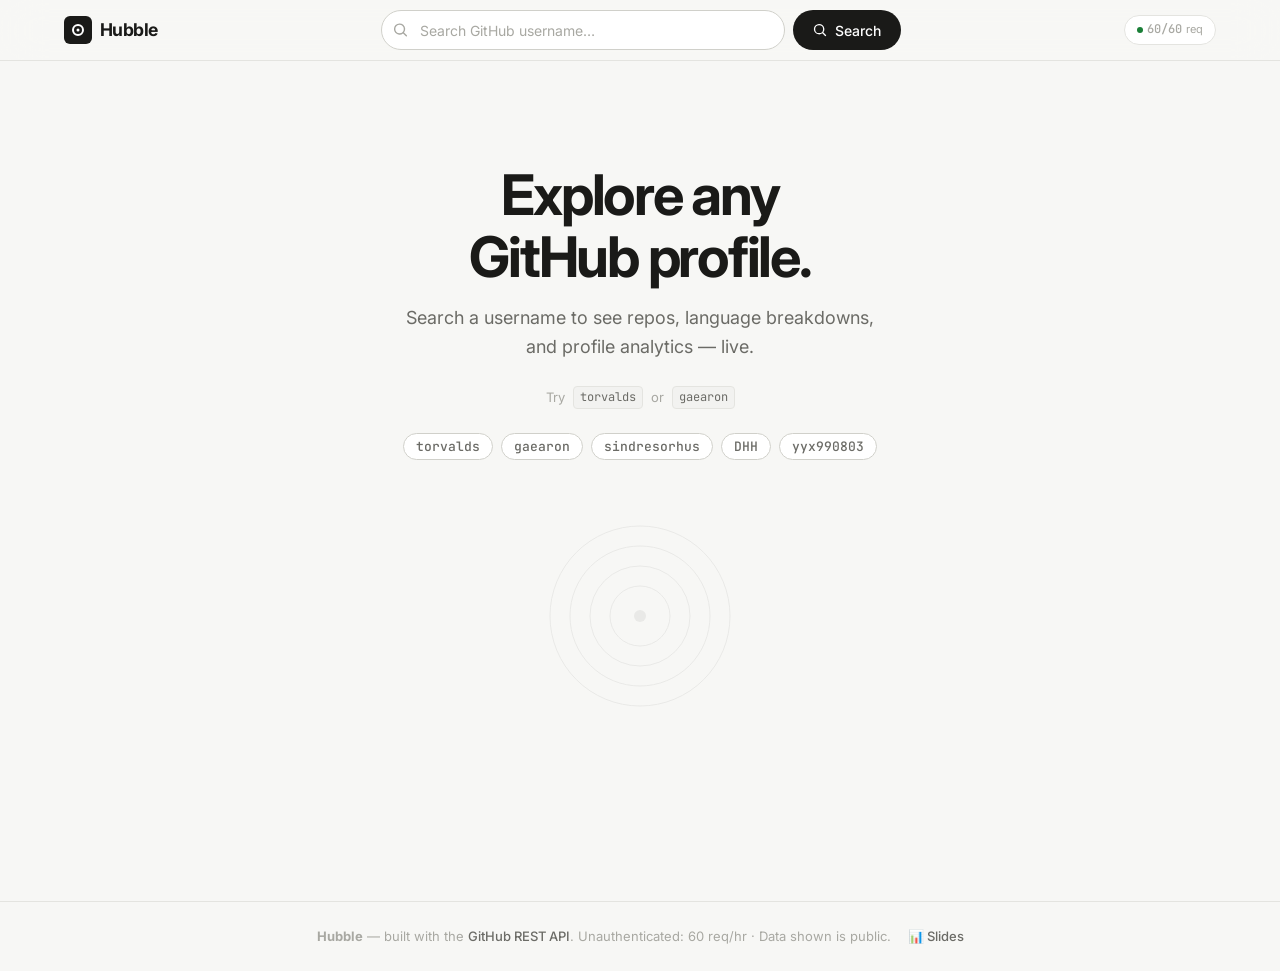
==== index.html @ 67a898e0 "feat: initial Hubble GitHub analytics dashboard - Profile card with avatar, bio, stats, join date, l" ====
<!DOCTYPE html>
<html lang="en">
<head>
  <meta charset="UTF-8">
  <meta name="viewport" content="width=device-width, initial-scale=1.0">

  <!-- SEO -->
  <title>Hubble — GitHub Profile Analytics</title>
  <meta name="description" content="Explore any GitHub profile's repositories, followers, and programming language breakdown with beautiful live-updating charts.">
  <meta name="keywords" content="GitHub analytics, GitHub profile, repository explorer, language chart, developer tools">
  <meta name="author" content="Hubble">
  <meta property="og:title" content="Hubble — GitHub Profile Analytics">
  <meta property="og:description" content="Search any GitHub username and instantly see their repos, stats, and language breakdown.">
  <meta property="og:type" content="website">
  <link rel="canonical" href="">

  <!-- Fonts -->
  <link rel="preconnect" href="https://fonts.googleapis.com">
  <link rel="preconnect" href="https://fonts.gstatic.com" crossorigin>
  <link href="https://fonts.googleapis.com/css2?family=Inter:wght@300;400;500;600;700&family=JetBrains+Mono:wght@400;500&display=swap" rel="stylesheet">

  <!-- Styles -->
  <link rel="stylesheet" href="css/style.css">
  <link rel="stylesheet" href="css/animations.css">

  <!-- Favicon (inline SVG as data URI) -->
  <link rel="icon" type="image/svg+xml" href="data:image/svg+xml,<svg xmlns='http://www.w3.org/2000/svg' viewBox='0 0 32 32'><rect width='32' height='32' rx='8' fill='%231A1A18'/><circle cx='16' cy='16' r='7' fill='none' stroke='white' stroke-width='2.5'/><circle cx='16' cy='16' r='2.5' fill='white'/></svg>">
</head>
<body>

  <!-- ─── Header ─────────────────────────────────── -->
  <header class="site-header" role="banner">
    <div class="container header-inner">

      <!-- Logo -->
      <a href="/" class="logo" aria-label="Hubble home">
        <span class="logo-icon" aria-hidden="true">
          <svg viewBox="0 0 16 16" xmlns="http://www.w3.org/2000/svg">
            <circle cx="8" cy="8" r="5" fill="none" stroke="white" stroke-width="2"/>
            <circle cx="8" cy="8" r="1.5" fill="white"/>
          </svg>
        </span>
        Hubble
      </a>

      <!-- Search -->
      <form class="search-form" id="search-form" role="search" aria-label="Search GitHub users">
        <div class="search-input-wrapper">
          <span class="search-icon" aria-hidden="true">
            <svg xmlns="http://www.w3.org/2000/svg" width="15" height="15" viewBox="0 0 16 16" fill="currentColor">
              <path d="M10.68 11.74a6 6 0 0 1-7.922-8.982 6 6 0 0 1 8.982 7.922l3.04 3.04a.749.749 0 0 1-.326 1.275.749.749 0 0 1-.734-.215ZM11.5 7a4.499 4.499 0 1 0-8.997 0A4.499 4.499 0 0 0 11.5 7Z"/>
            </svg>
          </span>
          <input
            type="text"
            id="search-input"
            class="search-input"
            placeholder="Search GitHub username…"
            autocomplete="off"
            autocorrect="off"
            autocapitalize="off"
            spellcheck="false"
            aria-label="GitHub username"
            maxlength="39"
          >
        </div>
        <button type="submit" id="search-btn" class="search-btn" aria-label="Search">
          <svg xmlns="http://www.w3.org/2000/svg" width="14" height="14" viewBox="0 0 16 16" fill="currentColor" aria-hidden="true">
            <path d="M10.68 11.74a6 6 0 0 1-7.922-8.982 6 6 0 0 1 8.982 7.922l3.04 3.04a.749.749 0 0 1-.326 1.275.749.749 0 0 1-.734-.215ZM11.5 7a4.499 4.499 0 1 0-8.997 0A4.499 4.499 0 0 0 11.5 7Z"/>
          </svg>
          Search
        </button>
      </form>

      <!-- Rate Limit -->
      <div id="rate-limit" class="rate-limit-badge" aria-label="GitHub API rate limit remaining" title="GitHub API requests remaining this hour">
        <span id="rate-dot" class="rate-dot"></span>
        <span id="rate-count">60/60</span>
        <span style="color:var(--text-3);font-family:var(--font-sans);font-size:0.6875rem;font-weight:400">req</span>
      </div>

    </div>
  </header>

  <!-- ─── Main ───────────────────────────────────── -->
  <main class="main" id="main" role="main">
    <div class="container">

      <!-- Dynamic content injected here -->
      <div id="main-content">

        <!-- Hero (shown before first search) -->
        <div class="hero" id="hero-section">
          <div class="animate-fade-up">
            <h1 class="hero-title">Explore any<br>GitHub profile.</h1>
          </div>
          <p class="hero-subtitle animate-fade-up" style="animation-delay:80ms">
            Search a username to see repos, language breakdowns,
            and profile analytics — live.
          </p>
          <div class="hero-hint animate-fade-up" style="animation-delay:160ms">
            <span>Try</span>
            <code>torvalds</code>
            <span>or</span>
            <code>gaearon</code>
          </div>
          <div class="example-tags animate-fade-up" style="animation-delay:220ms" aria-label="Example GitHub usernames">
            <button class="example-tag" data-user="torvalds" aria-label="Search torvalds">torvalds</button>
            <button class="example-tag" data-user="gaearon"  aria-label="Search gaearon">gaearon</button>
            <button class="example-tag" data-user="sindresorhus" aria-label="Search sindresorhus">sindresorhus</button>
            <button class="example-tag" data-user="DHH"      aria-label="Search DHH">DHH</button>
            <button class="example-tag" data-user="yyx990803" aria-label="Search yyx990803">yyx990803</button>
          </div>

          <!-- Hero illustration: mini rings -->
          <div style="margin-top:var(--s-10);opacity:0.06" aria-hidden="true">
            <svg width="200" height="200" viewBox="0 0 200 200" xmlns="http://www.w3.org/2000/svg">
              <circle cx="100" cy="100" r="90" fill="none" stroke="#1A1A18" stroke-width="1"/>
              <circle cx="100" cy="100" r="70" fill="none" stroke="#1A1A18" stroke-width="1"/>
              <circle cx="100" cy="100" r="50" fill="none" stroke="#1A1A18" stroke-width="1"/>
              <circle cx="100" cy="100" r="30" fill="none" stroke="#1A1A18" stroke-width="1"/>
              <circle cx="100" cy="100" r="6" fill="#1A1A18"/>
            </svg>
          </div>
        </div>

      </div><!-- /main-content -->
    </div>
  </main>

  <!-- ─── Footer ─────────────────────────────────── -->
  <footer class="site-footer" role="contentinfo">
    <div class="container">
      <p>
        <strong>Hubble</strong> — built with the
        <a href="https://docs.github.com/en/rest" target="_blank" rel="noopener noreferrer">GitHub REST API</a>.
        Unauthenticated: 60 req/hr · Data shown is public.
        <a href="slides.html" style="margin-left:1em">📊 Slides</a>
      </p>
    </div>
  </footer>

  <!-- ─── Scripts ────────────────────────────────── -->
  <!-- ES modules preserve scope and enable import/export -->
  <script type="module" src="js/app.js"></script>

</body>
</html>
---- css/style.css ----
/* =====================================================
   HUBBLE — Design System
   Dieter Rams Principles: Less, but better.
   ===================================================== */

@import url('https://fonts.googleapis.com/css2?family=Inter:wght@300;400;500;600;700&family=JetBrains+Mono:wght@400;500&display=swap');

/* ─── Custom Properties ───────────────────────────── */
:root {
  /* Colour Tokens */
  --bg:         #F7F7F5;
  --surface:    #FFFFFF;
  --surface-2:  #F2F2F0;
  --border:     #E4E4E0;
  --border-2:   #D0D0CA;

  --text-1:     #1A1A18;
  --text-2:     #6B6B66;
  --text-3:     #A8A8A2;

  --accent:     #0969DA;
  --accent-hover:#0550AE;
  --accent-bg:  #EEF4FF;
  --accent-soft:#DBEAFE;

  --error:      #CF222E;
  --error-bg:   #FFF1F0;
  --warning:    #9A6700;
  --warning-bg: #FFF8C5;
  --success:    #1A7F37;
  --success-bg: #DAFBE1;

  /* Space Scale (8px grid) */
  --s-1: 4px;
  --s-2: 8px;
  --s-3: 12px;
  --s-4: 16px;
  --s-5: 20px;
  --s-6: 24px;
  --s-8: 32px;
  --s-10: 40px;
  --s-12: 48px;
  --s-16: 64px;

  /* Typography */
  --font-sans: 'Inter', -apple-system, BlinkMacSystemFont, 'Segoe UI', sans-serif;
  --font-mono: 'JetBrains Mono', 'Fira Code', 'Consolas', monospace;

  /* Border Radius */
  --radius-sm: 6px;
  --radius:    10px;
  --radius-lg: 16px;
  --radius-xl: 24px;
  --radius-full: 9999px;

  /* Shadows */
  --shadow-xs: 0 1px 2px rgba(0,0,0,0.05);
  --shadow-sm: 0 1px 3px rgba(0,0,0,0.08), 0 1px 2px rgba(0,0,0,0.04);
  --shadow:    0 4px 6px -1px rgba(0,0,0,0.07), 0 2px 4px -1px rgba(0,0,0,0.04);
  --shadow-md: 0 10px 15px -3px rgba(0,0,0,0.08), 0 4px 6px -2px rgba(0,0,0,0.04);
  --shadow-lg: 0 20px 25px -5px rgba(0,0,0,0.08), 0 10px 10px -5px rgba(0,0,0,0.03);

  /* Transitions */
  --ease:      cubic-bezier(0.16, 1, 0.3, 1);
  --ease-out:  cubic-bezier(0.0, 0.0, 0.2, 1);
  --ease-in:   cubic-bezier(0.4, 0.0, 1, 1);
  --t-fast:    150ms;
  --t-base:    250ms;
  --t-slow:    400ms;
  --t-slower:  600ms;
}

/* ─── Reset ───────────────────────────────────────── */
*, *::before, *::after {
  box-sizing: border-box;
  margin: 0;
  padding: 0;
}

html {
  font-size: 16px;
  scroll-behavior: smooth;
  -webkit-font-smoothing: antialiased;
  -moz-osx-font-smoothing: grayscale;
}

body {
  font-family: var(--font-sans);
  background: var(--bg);
  color: var(--text-1);
  line-height: 1.6;
  min-height: 100vh;
}

img { display: block; max-width: 100%; }
a { color: inherit; text-decoration: none; }
button { cursor: pointer; border: none; background: none; font-family: inherit; }
ul, ol { list-style: none; }

/* ─── Typography ──────────────────────────────────── */
h1, h2, h3, h4 {
  line-height: 1.25;
  letter-spacing: -0.02em;
  color: var(--text-1);
}
h1 { font-size: 2rem;   font-weight: 700; }
h2 { font-size: 1.5rem; font-weight: 600; }
h3 { font-size: 1.125rem; font-weight: 600; }
h4 { font-size: 0.9375rem; font-weight: 600; }

p { color: var(--text-2); font-size: 0.9375rem; }

.mono { font-family: var(--font-mono); }
.caption { font-size: 0.75rem; color: var(--text-3); }

/* ─── Layout ──────────────────────────────────────── */
.container {
  width: 100%;
  max-width: 1200px;
  margin: 0 auto;
  padding: 0 var(--s-6);
}

/* ─── Header ──────────────────────────────────────── */
.site-header {
  position: sticky;
  top: 0;
  z-index: 100;
  background: rgba(247, 247, 245, 0.88);
  backdrop-filter: blur(20px);
  -webkit-backdrop-filter: blur(20px);
  border-bottom: 1px solid var(--border);
}

.header-inner {
  display: flex;
  align-items: center;
  justify-content: space-between;
  height: 60px;
  gap: var(--s-4);
}

.logo {
  display: flex;
  align-items: center;
  gap: var(--s-2);
  font-weight: 700;
  font-size: 1.1rem;
  letter-spacing: -0.03em;
  color: var(--text-1);
  white-space: nowrap;
  flex-shrink: 0;
}

.logo-icon {
  width: 28px;
  height: 28px;
  border-radius: var(--radius-sm);
  background: var(--text-1);
  display: flex;
  align-items: center;
  justify-content: center;
}

.logo-icon svg {
  width: 16px;
  height: 16px;
  fill: white;
}

/* ─── Search Bar ──────────────────────────────────── */
.search-form {
  display: flex;
  align-items: center;
  gap: var(--s-2);
  flex: 1;
  max-width: 520px;
}

.search-input-wrapper {
  position: relative;
  flex: 1;
}

.search-input-wrapper .search-icon {
  position: absolute;
  left: var(--s-3);
  top: 50%;
  transform: translateY(-50%);
  color: var(--text-3);
  pointer-events: none;
  display: flex;
  align-items: center;
}

.search-input {
  width: 100%;
  height: 40px;
  padding: 0 var(--s-4) 0 38px;
  background: var(--surface);
  border: 1.5px solid var(--border-2);
  border-radius: var(--radius-full);
  font-family: var(--font-sans);
  font-size: 0.875rem;
  color: var(--text-1);
  transition: border-color var(--t-fast), box-shadow var(--t-fast);
  outline: none;
}

.search-input::placeholder { color: var(--text-3); }

.search-input:focus {
  border-color: var(--accent);
  box-shadow: 0 0 0 3px rgba(9, 105, 218, 0.15);
}

.search-btn {
  height: 40px;
  padding: 0 var(--s-5);
  background: var(--text-1);
  color: white;
  border-radius: var(--radius-full);
  font-size: 0.875rem;
  font-weight: 500;
  font-family: var(--font-sans);
  display: flex;
  align-items: center;
  gap: var(--s-2);
  transition: background var(--t-fast), transform var(--t-fast), box-shadow var(--t-fast);
  white-space: nowrap;
  flex-shrink: 0;
}

.search-btn:hover {
  background: var(--accent);
  box-shadow: var(--shadow-sm);
  transform: translateY(-1px);
}

.search-btn:active { transform: translateY(0); }
.search-btn:disabled {
  opacity: 0.5;
  pointer-events: none;
}

/* ─── Rate Limit Badge ────────────────────────────── */
.rate-limit-badge {
  display: flex;
  align-items: center;
  gap: var(--s-1);
  font-size: 0.75rem;
  font-weight: 500;
  font-family: var(--font-mono);
  color: var(--text-3);
  white-space: nowrap;
  padding: var(--s-1) var(--s-3);
  border: 1px solid var(--border);
  border-radius: var(--radius-full);
  background: var(--surface);
}

.rate-limit-badge.warn { color: var(--warning); border-color: var(--warning-bg); background: var(--warning-bg); }
.rate-limit-badge.danger { color: var(--error); border-color: #fca5a5; background: var(--error-bg); }

.rate-dot {
  width: 6px; height: 6px;
  border-radius: 50%;
  background: var(--success);
  flex-shrink: 0;
}
.rate-dot.warn { background: var(--warning); }
.rate-dot.danger { background: var(--error); }

/* ─── Main Content ────────────────────────────────── */
.main {
  padding: var(--s-10) 0;
  min-height: calc(100vh - 60px);
}

/* ─── Hero / Empty State ──────────────────────────── */
.hero {
  text-align: center;
  padding: var(--s-16) var(--s-6);
  display: flex;
  flex-direction: column;
  align-items: center;
  gap: var(--s-4);
}

.hero-title {
  font-size: clamp(2rem, 5vw, 3.5rem);
  font-weight: 700;
  letter-spacing: -0.04em;
  color: var(--text-1);
  line-height: 1.1;
}

.hero-subtitle {
  font-size: 1.125rem;
  color: var(--text-2);
  max-width: 500px;
  font-weight: 400;
}

.hero-hint {
  display: flex;
  align-items: center;
  gap: var(--s-2);
  font-size: 0.8125rem;
  color: var(--text-3);
  margin-top: var(--s-2);
}

.hero-hint code {
  font-family: var(--font-mono);
  font-size: 0.75rem;
  background: var(--surface-2);
  border: 1px solid var(--border);
  padding: 1px 6px;
  border-radius: 4px;
  color: var(--text-2);
}

.example-tags {
  display: flex;
  gap: var(--s-2);
  flex-wrap: wrap;
  justify-content: center;
  margin-top: var(--s-2);
}

.example-tag {
  padding: var(--s-1) var(--s-3);
  background: var(--surface);
  border: 1.5px solid var(--border-2);
  border-radius: var(--radius-full);
  font-size: 0.8125rem;
  font-weight: 500;
  color: var(--text-2);
  cursor: pointer;
  transition: all var(--t-fast);
  font-family: var(--font-mono);
}
.example-tag:hover {
  border-color: var(--accent);
  color: var(--accent);
  background: var(--accent-bg);
}

/* ─── Error Card ──────────────────────────────────── */
.error-card {
  background: var(--error-bg);
  border: 1.5px solid #fca5a5;
  border-radius: var(--radius-lg);
  padding: var(--s-5) var(--s-6);
  display: flex;
  align-items: flex-start;
  gap: var(--s-4);
  max-width: 600px;
  margin: 0 auto;
}

.error-icon {
  width: 36px; height: 36px;
  background: var(--error);
  border-radius: var(--radius-sm);
  display: flex;
  align-items: center;
  justify-content: center;
  flex-shrink: 0;
}
.error-icon svg { fill: white; width: 18px; }

.error-content h3 { color: var(--error); font-size: 0.9375rem; margin-bottom: var(--s-1); }
.error-content p { font-size: 0.875rem; color: var(--text-2); }

.rate-limit-card {
  background: var(--warning-bg);
  border: 1.5px solid #f9d71c;
  border-radius: var(--radius-lg);
  padding: var(--s-5) var(--s-6);
  display: flex;
  align-items: flex-start;
  gap: var(--s-4);
  max-width: 600px;
  margin: 0 auto;
}

/* ─── Profile Card ────────────────────────────────── */
.profile-section {
  margin-bottom: var(--s-10);
}

.profile-card {
  background: var(--surface);
  border: 1px solid var(--border);
  border-radius: var(--radius-xl);
  padding: var(--s-8);
  box-shadow: var(--shadow-sm);
  display: grid;
  grid-template-columns: auto 1fr auto;
  gap: var(--s-6);
  align-items: start;
}

.avatar-wrapper {
  position: relative;
  flex-shrink: 0;
}

.avatar {
  width: 88px;
  height: 88px;
  border-radius: 50%;
  border: 3px solid var(--border);
  object-fit: cover;
  background: var(--surface-2);
}

.avatar-placeholder {
  width: 88px;
  height: 88px;
  border-radius: 50%;
  background: var(--surface-2);
  border: 3px solid var(--border);
  display: flex;
  align-items: center;
  justify-content: center;
  color: var(--text-3);
}

.user-info { min-width: 0; }

.user-name {
  font-size: 1.375rem;
  font-weight: 700;
  letter-spacing: -0.03em;
  color: var(--text-1);
  white-space: nowrap;
  overflow: hidden;
  text-overflow: ellipsis;
}

.user-login {
  font-size: 0.9375rem;
  color: var(--text-2);
  font-family: var(--font-mono);
  margin-bottom: var(--s-3);
}

.user-bio {
  font-size: 0.9rem;
  color: var(--text-2);
  line-height: 1.55;
  display: -webkit-box;
  -webkit-line-clamp: 2;
  -webkit-box-orient: vertical;
  overflow: hidden;
  margin-bottom: var(--s-4);
}

.user-meta {
  display: flex;
  flex-wrap: wrap;
  gap: var(--s-4);
}

.meta-item {
  display: flex;
  align-items: center;
  gap: var(--s-1);
  font-size: 0.8125rem;
  color: var(--text-2);
}

.meta-item svg {
  flex-shrink: 0;
  color: var(--text-3);
}

/* ─── Stats ───────────────────────────────────────── */
.stat-grid {
  display: flex;
  flex-direction: column;
  gap: var(--s-4);
  min-width: 180px;
}

.stat-item {
  text-align: right;
  padding: var(--s-3) var(--s-4);
  background: var(--surface-2);
  border-radius: var(--radius);
  border: 1px solid var(--border);
}

.stat-value {
  font-size: 1.375rem;
  font-weight: 700;
  color: var(--text-1);
  letter-spacing: -0.04em;
  font-family: var(--font-sans);
  line-height: 1.2;
}

.stat-label {
  font-size: 0.6875rem;
  color: var(--text-3);
  text-transform: uppercase;
  letter-spacing: 0.07em;
  font-weight: 500;
}

.github-link-btn {
  display: inline-flex;
  align-items: center;
  gap: var(--s-2);
  padding: var(--s-2) var(--s-4);
  background: var(--text-1);
  color: white;
  border-radius: var(--radius-full);
  font-size: 0.8125rem;
  font-weight: 500;
  transition: background var(--t-fast);
  margin-top: var(--s-4);
}
.github-link-btn:hover { background: var(--accent); }
.github-link-btn svg { width: 14px; height: 14px; fill: currentColor; }

/* ─── Content Grid ────────────────────────────────── */
.content-grid {
  display: grid;
  grid-template-columns: 1fr 360px;
  gap: var(--s-6);
  align-items: start;
}

/* ─── Section ─────────────────────────────────────── */
.section-header {
  display: flex;
  align-items: baseline;
  justify-content: space-between;
  margin-bottom: var(--s-5);
  gap: var(--s-3);
}

.section-title {
  font-size: 1rem;
  font-weight: 600;
  color: var(--text-1);
  letter-spacing: -0.02em;
}

.section-meta {
  font-size: 0.8125rem;
  color: var(--text-3);
  font-variant-numeric: tabular-nums;
}

/* ─── Repository Cards ────────────────────────────── */
.repos-list {
  display: flex;
  flex-direction: column;
  gap: var(--s-3);
}

.repo-card {
  background: var(--surface);
  border: 1px solid var(--border);
  border-radius: var(--radius-lg);
  padding: var(--s-5) var(--s-6);
  box-shadow: var(--shadow-xs);
  transition: border-color var(--t-fast), box-shadow var(--t-fast), transform var(--t-fast);
  display: flex;
  flex-direction: column;
  gap: var(--s-3);
  cursor: pointer;
}

.repo-card:hover {
  border-color: var(--accent);
  box-shadow: var(--shadow-sm);
  transform: translateY(-2px);
}

.repo-card:active { transform: translateY(0); }

.repo-top {
  display: flex;
  align-items: flex-start;
  justify-content: space-between;
  gap: var(--s-4);
}

.repo-name {
  font-size: 0.9375rem;
  font-weight: 600;
  color: var(--accent);
  font-family: var(--font-mono);
  word-break: break-word;
}
.repo-name:hover { text-decoration: underline; }

.repo-badges {
  display: flex;
  gap: var(--s-2);
  align-items: center;
  flex-shrink: 0;
}

.fork-badge {
  font-size: 0.6875rem;
  font-weight: 500;
  color: var(--text-3);
  background: var(--surface-2);
  border: 1px solid var(--border);
  border-radius: var(--radius-full);
  padding: 2px 8px;
  white-space: nowrap;
}

.repo-description {
  font-size: 0.875rem;
  color: var(--text-2);
  line-height: 1.5;
  display: -webkit-box;
  -webkit-line-clamp: 2;
  -webkit-box-orient: vertical;
  overflow: hidden;
}

.repo-footer {
  display: flex;
  align-items: center;
  gap: var(--s-5);
  flex-wrap: wrap;
}

.star-count {
  display: flex;
  align-items: center;
  gap: var(--s-1);
  font-size: 0.8125rem;
  font-weight: 500;
  color: var(--text-2);
}
.star-count svg { color: #E3B341; }

.lang-badge {
  display: flex;
  align-items: center;
  gap: var(--s-1);
  font-size: 0.8125rem;
  color: var(--text-2);
}

.lang-dot {
  width: 10px;
  height: 10px;
  border-radius: 50%;
  flex-shrink: 0;
}

.last-updated {
  font-size: 0.75rem;
  color: var(--text-3);
  margin-left: auto;
}

/* ─── Language Chart Panel ────────────────────────── */
.chart-panel {
  background: var(--surface);
  border: 1px solid var(--border);
  border-radius: var(--radius-xl);
  padding: var(--s-6);
  box-shadow: var(--shadow-xs);
  position: sticky;
  top: 76px;
}

.chart-wrapper {
  position: relative;
  width: 100%;
  aspect-ratio: 1;
  max-width: 260px;
  margin: var(--s-4) auto var(--s-5);
}

.chart-wrapper svg {
  width: 100%;
  height: 100%;
  overflow: visible;
}

.chart-center-text {
  position: absolute;
  top: 50%; left: 50%;
  transform: translate(-50%, -50%);
  text-align: center;
  pointer-events: none;
}
.chart-center-text .ct-number {
  font-size: 1.625rem;
  font-weight: 700;
  letter-spacing: -0.04em;
  color: var(--text-1);
  line-height: 1;
}
.chart-center-text .ct-label {
  font-size: 0.6875rem;
  color: var(--text-3);
  text-transform: uppercase;
  letter-spacing: 0.06em;
  margin-top: 2px;
}

/* ─── Legend ──────────────────────────────────────── */
.legend {
  display: flex;
  flex-direction: column;
  gap: var(--s-2);
}

.legend-item {
  display: flex;
  align-items: center;
  gap: var(--s-3);
  padding: var(--s-2) var(--s-3);
  border-radius: var(--radius-sm);
  transition: background var(--t-fast);
  cursor: default;
}
.legend-item:hover { background: var(--surface-2); }

.legend-dot {
  width: 10px; height: 10px;
  border-radius: 2px;
  flex-shrink: 0;
}

.legend-name {
  flex: 1;
  font-size: 0.8125rem;
  font-weight: 500;
  color: var(--text-2);
  white-space: nowrap;
  overflow: hidden;
  text-overflow: ellipsis;
}

.legend-pct {
  font-size: 0.75rem;
  color: var(--text-3);
  font-variant-numeric: tabular-nums;
  font-weight: 500;
  font-family: var(--font-mono);
}

.chart-loading-msg {
  text-align: center;
  padding: var(--s-8) var(--s-4);
  color: var(--text-3);
  font-size: 0.875rem;
}

/* ─── Live Indicator ──────────────────────────────── */
.live-indicator {
  display: flex;
  align-items: center;
  gap: var(--s-2);
  font-size: 0.75rem;
  color: var(--success);
  font-weight: 500;
}
.live-pulse {
  width: 7px; height: 7px;
  border-radius: 50%;
  background: var(--success);
  position: relative;
}
.live-pulse::after {
  content: '';
  position: absolute;
  inset: -3px;
  border-radius: 50%;
  border: 1.5px solid var(--success);
  animation: pulse-ring 1.5s ease-out infinite;
}

/* ─── Skeleton Loading ────────────────────────────── */
.skeleton {
  background: linear-gradient(
    90deg,
    var(--surface-2) 25%,
    var(--border) 50%,
    var(--surface-2) 75%
  );
  background-size: 200% 100%;
  animation: shimmer 1.8s ease-in-out infinite;
  border-radius: var(--radius-sm);
  display: block;
}

.skeleton-profile {
  background: var(--surface);
  border: 1px solid var(--border);
  border-radius: var(--radius-xl);
  padding: var(--s-8);
  display: grid;
  grid-template-columns: 88px 1fr 180px;
  gap: var(--s-6);
}
.skeleton-avatar {
  width: 88px; height: 88px;
  border-radius: 50%;
}
.skeleton-text-group { display: flex; flex-direction: column; gap: var(--s-3); }
.skeleton-h1 { height: 22px; width: 60%; }
.skeleton-h2 { height: 16px; width: 40%; }
.skeleton-p  { height: 14px; width: 90%; }
.skeleton-p2 { height: 14px; width: 75%; }
.skeleton-stat { height: 60px; border-radius: var(--radius); }

.skeleton-repo {
  background: var(--surface);
  border: 1px solid var(--border);
  border-radius: var(--radius-lg);
  padding: var(--s-5) var(--s-6);
  display: flex;
  flex-direction: column;
  gap: var(--s-3);
}

/* ─── Scroll ──────────────────────────────────────── */
.repos-scroll {
  max-height: 70vh;
  overflow-y: auto;
  display: flex;
  flex-direction: column;
  gap: var(--s-3);
  padding-right: var(--s-2);
  scrollbar-width: thin;
  scrollbar-color: var(--border-2) transparent;
}
.repos-scroll::-webkit-scrollbar { width: 6px; }
.repos-scroll::-webkit-scrollbar-track { background: transparent; }
.repos-scroll::-webkit-scrollbar-thumb { background: var(--border-2); border-radius: 3px; }

/* ─── Spinner ─────────────────────────────────────── */
.spinner {
  width: 16px; height: 16px;
  border: 2px solid rgba(255,255,255,0.3);
  border-top-color: white;
  border-radius: 50%;
  animation: spin 0.7s linear infinite;
}
.spinner-dark {
  border: 2px solid var(--border-2);
  border-top-color: var(--text-2);
}

/* ─── Footer ──────────────────────────────────────── */
.site-footer {
  border-top: 1px solid var(--border);
  padding: var(--s-6) 0;
  text-align: center;
}
.site-footer p {
  font-size: 0.8125rem;
  color: var(--text-3);
}
.site-footer a {
  color: var(--text-2);
  font-weight: 500;
}
.site-footer a:hover { color: var(--accent); }

/* ─── Responsive ──────────────────────────────────── */
@media (max-width: 1024px) {
  .content-grid {
    grid-template-columns: 1fr;
  }
  .chart-panel {
    position: static;
  }
  .chart-wrapper {
    max-width: 200px;
  }
  .chart-panel .legend {
    display: grid;
    grid-template-columns: 1fr 1fr;
  }
}

@media (max-width: 768px) {
  .header-inner {
    flex-wrap: wrap;
    height: auto;
    padding: var(--s-3) 0;
    gap: var(--s-3);
  }
  .profile-card {
    grid-template-columns: auto 1fr;
    grid-template-rows: auto auto;
  }
  .stat-grid {
    grid-column: 1 / -1;
    flex-direction: row;
    min-width: auto;
  }
  .stat-item { text-align: center; flex: 1; }
  .main { padding: var(--s-6) 0; }
}

@media (max-width: 540px) {
  .profile-card {
    grid-template-columns: 1fr;
  }
  .avatar-wrapper { margin: 0 auto; }
  .user-info { text-align: center; }
  .user-meta { justify-content: center; }
  .stat-grid { flex-direction: column; }
  .stat-item { text-align: left; }
  .rate-limit-badge { display: none; }
  .search-form { max-width: 100%; }
  .chart-panel .legend { grid-template-columns: 1fr; }
}
---- css/animations.css ----
/* =====================================================
   HUBBLE — Motion Library
   Smooth, purposeful animations
   ===================================================== */

/* ─── Keyframes ───────────────────────────────────── */

@keyframes shimmer {
  0%   { background-position: 200% 0; }
  100% { background-position: -200% 0; }
}

@keyframes spin {
  to { transform: rotate(360deg); }
}

@keyframes fade-in {
  from { opacity: 0; }
  to   { opacity: 1; }
}

@keyframes fade-up {
  from {
    opacity: 0;
    transform: translateY(16px);
  }
  to {
    opacity: 1;
    transform: translateY(0);
  }
}

@keyframes fade-down {
  from {
    opacity: 0;
    transform: translateY(-12px);
  }
  to {
    opacity: 1;
    transform: translateY(0);
  }
}

@keyframes scale-in {
  from {
    opacity: 0;
    transform: scale(0.92);
  }
  to {
    opacity: 1;
    transform: scale(1);
  }
}

@keyframes slide-in-right {
  from {
    opacity: 0;
    transform: translateX(24px);
  }
  to {
    opacity: 1;
    transform: translateX(0);
  }
}

@keyframes pulse-ring {
  0%   { transform: scale(1); opacity: 1; }
  100% { transform: scale(2.2); opacity: 0; }
}

@keyframes progress-fill {
  from { width: 0%; }
  to   { width: var(--target-width, 100%); }
}

@keyframes number-bounce {
  0%   { transform: scale(1); }
  50%  { transform: scale(1.08); }
  100% { transform: scale(1); }
}

@keyframes chart-draw {
  from {
    stroke-dashoffset: 1000;
    opacity: 0;
  }
  to {
    opacity: 1;
  }
}

@keyframes segment-appear {
  from {
    opacity: 0;
    transform: scale(0.85);
  }
  to {
    opacity: 1;
    transform: scale(1);
  }
}

@keyframes ripple {
  to {
    transform: scale(3);
    opacity: 0;
  }
}

@keyframes logo-glow {
  0%, 100% { box-shadow: 0 0 0 0 rgba(9, 105, 218, 0); }
  50%       { box-shadow: 0 0 0 6px rgba(9, 105, 218, 0.12); }
}

/* ─── Utility Animation Classes ───────────────────── */

.animate-fade-in {
  animation: fade-in var(--t-slow) var(--ease) forwards;
}

.animate-fade-up {
  animation: fade-up var(--t-slow) var(--ease) forwards;
  opacity: 0;
}

.animate-fade-down {
  animation: fade-down var(--t-base) var(--ease) forwards;
}

.animate-scale-in {
  animation: scale-in var(--t-slow) var(--ease) forwards;
  opacity: 0;
}

.animate-slide-right {
  animation: slide-in-right var(--t-slow) var(--ease) forwards;
  opacity: 0;
}

/* ─── Staggered Children ──────────────────────────── */
/* Each child gets delay based on index */
.stagger > * {
  opacity: 0;
  animation: fade-up var(--t-slow) var(--ease) forwards;
}

.stagger > *:nth-child(1)  { animation-delay: 0ms; }
.stagger > *:nth-child(2)  { animation-delay: 60ms; }
.stagger > *:nth-child(3)  { animation-delay: 120ms; }
.stagger > *:nth-child(4)  { animation-delay: 180ms; }
.stagger > *:nth-child(5)  { animation-delay: 240ms; }
.stagger > *:nth-child(6)  { animation-delay: 300ms; }
.stagger > *:nth-child(7)  { animation-delay: 360ms; }
.stagger > *:nth-child(8)  { animation-delay: 420ms; }
.stagger > *:nth-child(9)  { animation-delay: 480ms; }
.stagger > *:nth-child(10) { animation-delay: 540ms; }
.stagger > *:nth-child(n+11) { animation-delay: 540ms; }

/* ─── Repo Card Stagger ────────────────────────────── */
.repo-card {
  opacity: 0;
  animation: fade-up var(--t-slow) var(--ease) forwards;
}

/* ─── Profile Card Entry ──────────────────────────── */
.profile-card-animate {
  animation: fade-up 500ms var(--ease) forwards;
}

/* ─── Chart Segment Transition ─────────────────────── */
.chart-svg-group {
  transform-origin: center;
}

.donut-segment {
  transition: opacity 200ms ease, transform 200ms ease;
  transform-origin: 130px 130px; /* SVG center */
}

.donut-segment:hover {
  opacity: 0.85;
  transform: scale(1.03);
}

/* ─── Number Counter ──────────────────────────────── */
.stat-value.updated {
  animation: number-bounce 300ms var(--ease);
}

/* ─── Page Transition ─────────────────────────────── */
.page-enter {
  animation: fade-up 400ms var(--ease) forwards;
}

/* ─── Hover Lift ──────────────────────────────────── */
.hover-lift {
  transition: transform var(--t-fast) var(--ease), box-shadow var(--t-fast) var(--ease);
}
.hover-lift:hover {
  transform: translateY(-3px);
  box-shadow: var(--shadow-md);
}

/* ─── Chart Appear ────────────────────────────────── */
.chart-group-enter {
  animation: scale-in 500ms var(--ease) forwards;
}

/* ─── Prefers Reduced Motion ──────────────────────── */
@media (prefers-reduced-motion: reduce) {
  *, *::before, *::after {
    animation-duration: 0.01ms !important;
    animation-iteration-count: 1 !important;
    transition-duration: 0.01ms !important;
  }
}
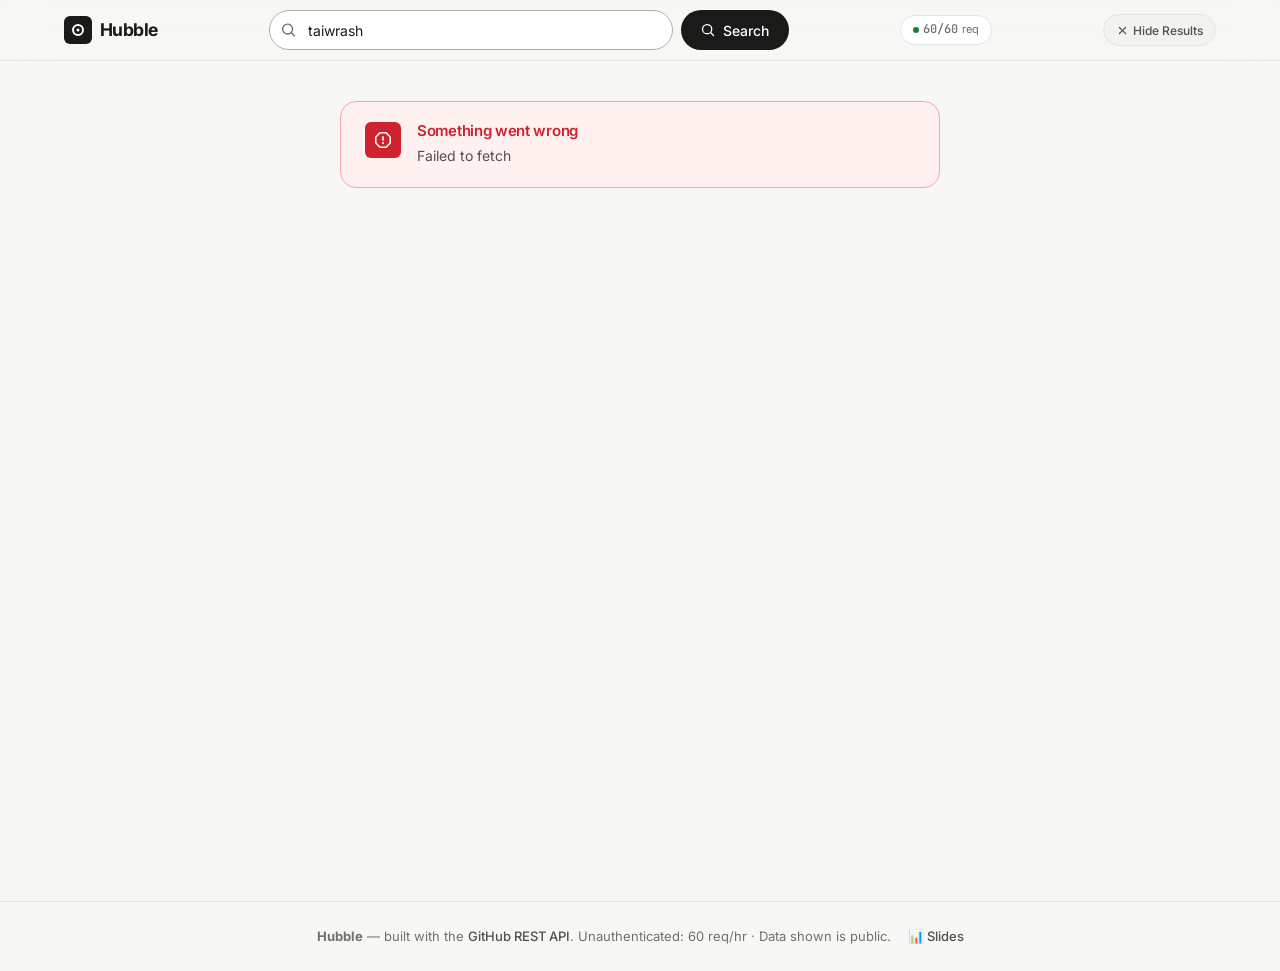
==== commit 4f72e701: "feat: design polish and WCAG AA accessibility compliance" ====
--- a/index.html
+++ b/index.html
@@ -27,6 +27,9 @@
   <link rel="icon" type="image/svg+xml" href="data:image/svg+xml,<svg xmlns='http://www.w3.org/2000/svg' viewBox='0 0 32 32'><rect width='32' height='32' rx='8' fill='%231A1A18'/><circle cx='16' cy='16' r='7' fill='none' stroke='white' stroke-width='2.5'/><circle cx='16' cy='16' r='2.5' fill='white'/></svg>">
 </head>
 <body>
+
+  <!-- Screen reader announcer for live updates -->
+  <div id="sr-announcer" class="sr-only" aria-live="polite"></div>
 
   <!-- ─── Header ─────────────────────────────────── -->
   <header class="site-header" role="banner">
@@ -100,11 +103,12 @@
           </p>
           <div class="hero-hint animate-fade-up" style="animation-delay:160ms">
             <span>Try</span>
+            <code>taiwrash</code>
+            <span>or</span>
             <code>torvalds</code>
-            <span>or</span>
-            <code>gaearon</code>
           </div>
           <div class="example-tags animate-fade-up" style="animation-delay:220ms" aria-label="Example GitHub usernames">
+            <button class="example-tag" data-user="taiwrash" aria-label="Search taiwrash">taiwrash</button>
             <button class="example-tag" data-user="torvalds" aria-label="Search torvalds">torvalds</button>
             <button class="example-tag" data-user="gaearon"  aria-label="Search gaearon">gaearon</button>
             <button class="example-tag" data-user="sindresorhus" aria-label="Search sindresorhus">sindresorhus</button>
--- a/css/style.css
+++ b/css/style.css
@@ -12,11 +12,11 @@
   --surface:    #FFFFFF;
   --surface-2:  #F2F2F0;
   --border:     #E4E4E0;
-  --border-2:   #D0D0CA;
+  --border-2:   #B0B0A8;
 
   --text-1:     #1A1A18;
-  --text-2:     #6B6B66;
-  --text-3:     #A8A8A2;
+  --text-2:     #50504C;
+  --text-3:     #70706C;
 
   --accent:     #0969DA;
   --accent-hover:#0550AE;
@@ -96,6 +96,29 @@
 a { color: inherit; text-decoration: none; }
 button { cursor: pointer; border: none; background: none; font-family: inherit; }
 ul, ol { list-style: none; }
+
+/* Visible focus indicators for keyboard accessibility */
+:focus-visible {
+  outline: 2px solid var(--accent);
+  outline-offset: 3px;
+}
+
+/* Prevent double focus rings on inputs */
+.search-input:focus-visible {
+  outline: none;
+}
+
+/* Screen reader only utility (accessible hidden text) */
+.sr-only {
+  position: absolute;
+  width: 1px;
+  height: 1px;
+  padding: 0;
+  margin: -1px;
+  overflow: hidden;
+  clip: rect(0, 0, 0, 0);
+  border: 0;
+}
 
 /* ─── Typography ──────────────────────────────────── */
 h1, h2, h3, h4 {
@@ -241,6 +264,36 @@
 .search-btn:disabled {
   opacity: 0.5;
   pointer-events: none;
+}
+
+/* ─── Hide Results Button ──────────────────────────── */
+.hide-results-btn {
+  height: 32px;
+  padding: 0 var(--s-3);
+  background: var(--surface-2);
+  border: 1px solid var(--border);
+  color: var(--text-2);
+  border-radius: var(--radius-full);
+  font-size: 0.75rem;
+  font-weight: 500;
+  display: flex;
+  align-items: center;
+  gap: var(--s-1);
+  transition: background var(--t-fast), border-color var(--t-fast), color var(--t-fast), transform var(--t-fast);
+  cursor: pointer;
+  white-space: nowrap;
+  flex-shrink: 0;
+}
+
+.hide-results-btn:hover {
+  background: var(--error-bg);
+  border-color: #fca5a5;
+  color: var(--error);
+  transform: translateY(-1px);
+}
+
+.hide-results-btn:active {
+  transform: translateY(0);
 }
 
 /* ─── Rate Limit Badge ────────────────────────────── */
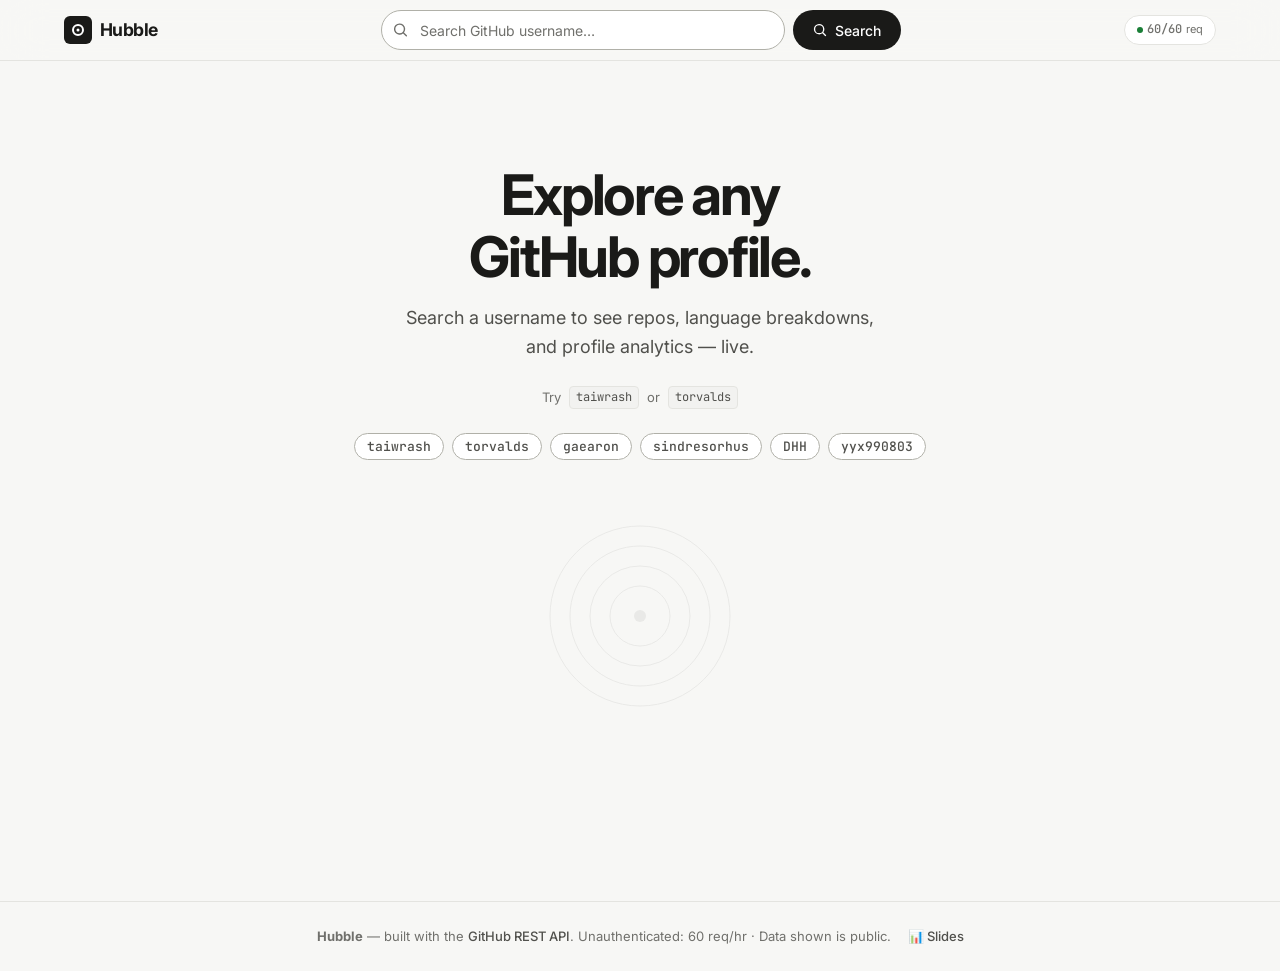
==== commit 8827c958: "fixing load" ====
--- a/index.html
+++ b/index.html
@@ -146,7 +146,7 @@
 
   <!-- ─── Scripts ────────────────────────────────── -->
   <!-- ES modules preserve scope and enable import/export -->
-  <script type="module" src="js/app.js"></script>
+  <script type="module" src="js/app.js?v=1.0.1"></script>
 
 </body>
 </html>
--- a/css/style.css
+++ b/css/style.css
@@ -264,36 +264,6 @@
 .search-btn:disabled {
   opacity: 0.5;
   pointer-events: none;
-}
-
-/* ─── Hide Results Button ──────────────────────────── */
-.hide-results-btn {
-  height: 32px;
-  padding: 0 var(--s-3);
-  background: var(--surface-2);
-  border: 1px solid var(--border);
-  color: var(--text-2);
-  border-radius: var(--radius-full);
-  font-size: 0.75rem;
-  font-weight: 500;
-  display: flex;
-  align-items: center;
-  gap: var(--s-1);
-  transition: background var(--t-fast), border-color var(--t-fast), color var(--t-fast), transform var(--t-fast);
-  cursor: pointer;
-  white-space: nowrap;
-  flex-shrink: 0;
-}
-
-.hide-results-btn:hover {
-  background: var(--error-bg);
-  border-color: #fca5a5;
-  color: var(--error);
-  transform: translateY(-1px);
-}
-
-.hide-results-btn:active {
-  transform: translateY(0);
 }
 
 /* ─── Rate Limit Badge ────────────────────────────── */
